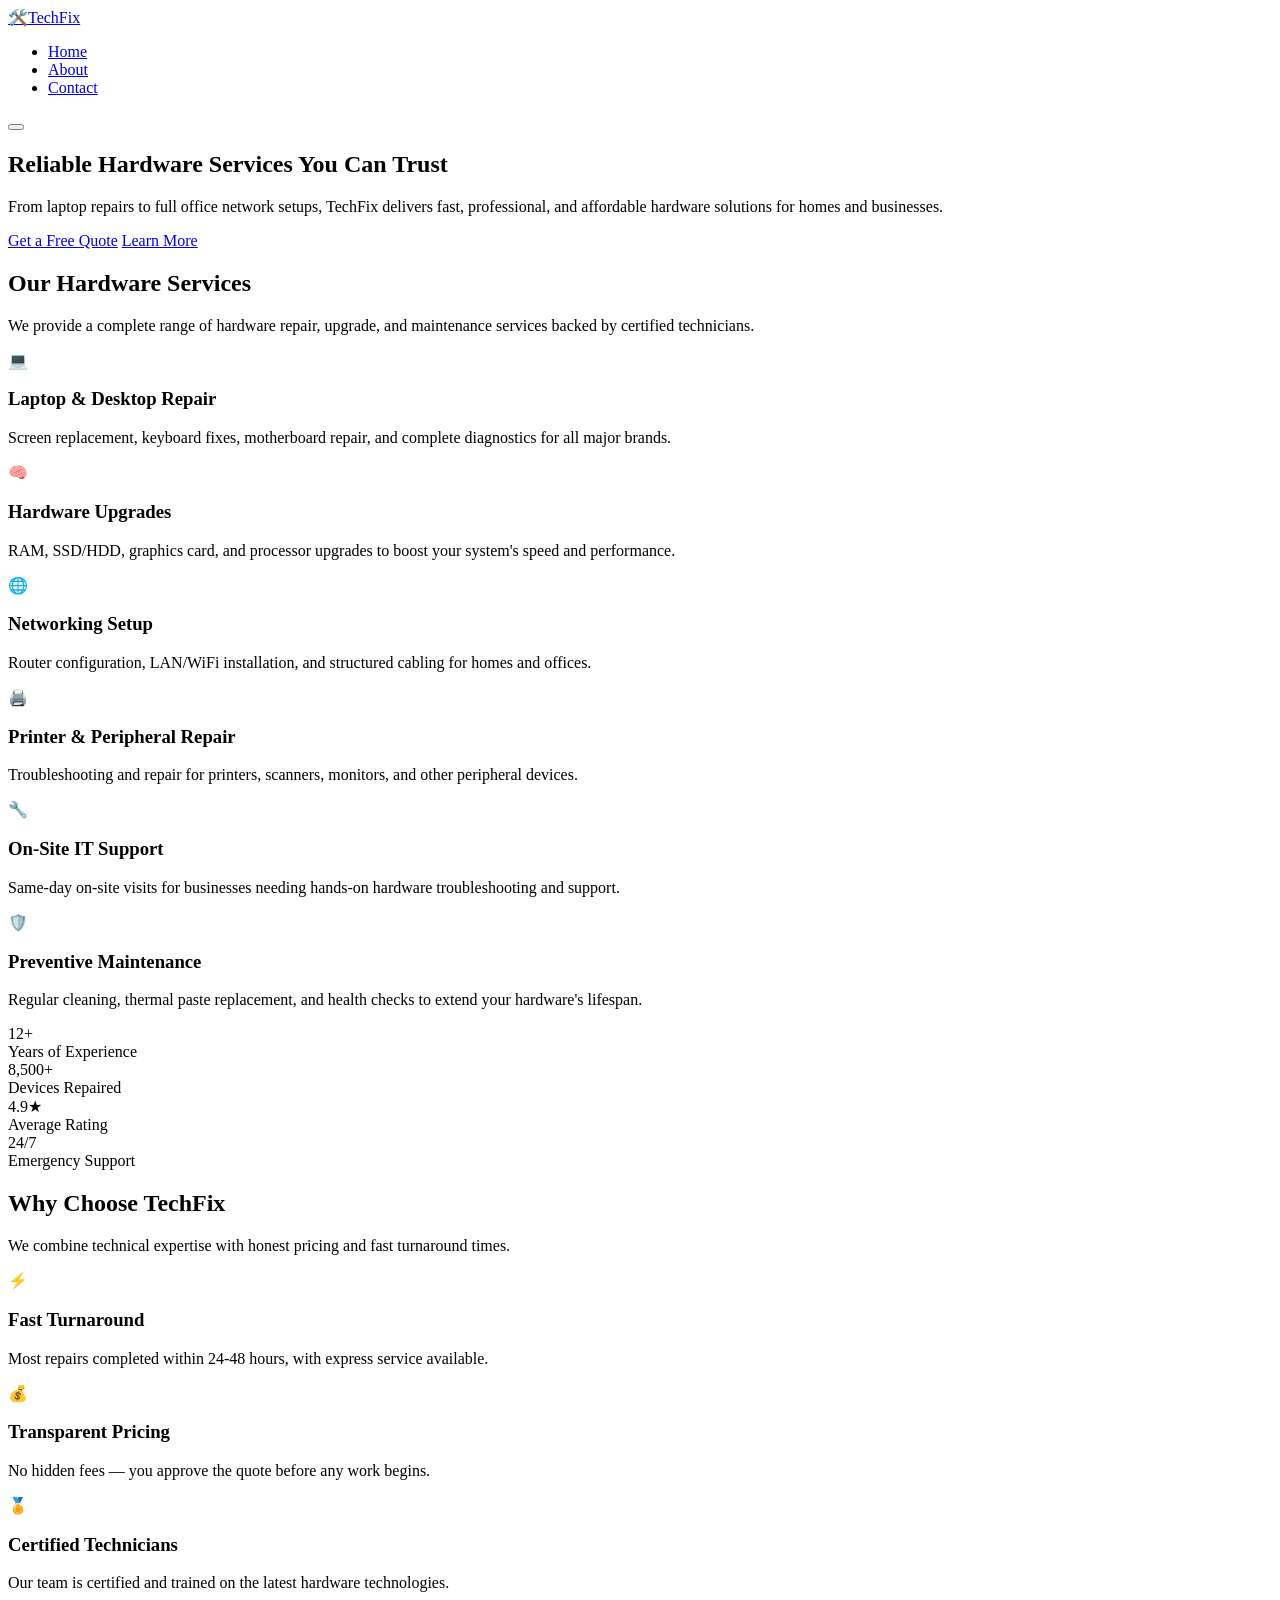
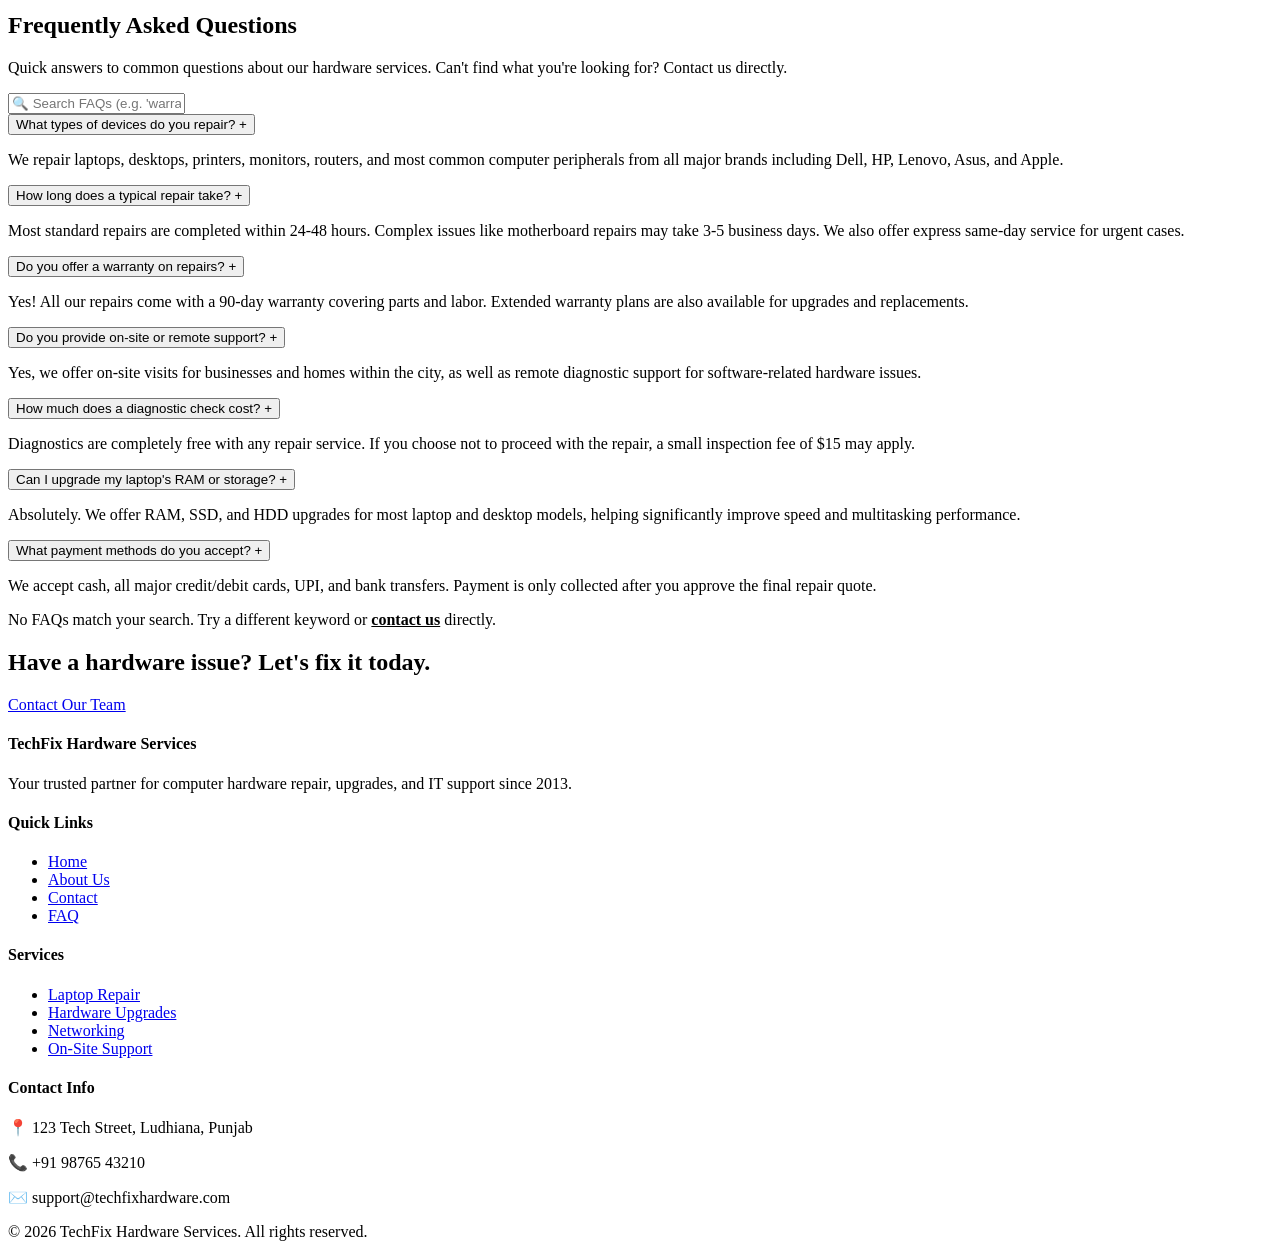
==== index.html @ 480635e1 "Add files via upload" ====
<!DOCTYPE html>
<html lang="en">
<head>
  <meta charset="UTF-8">
  <meta name="viewport" content="width=device-width, initial-scale=1.0">
  <title>TechFix Hardware Services | Expert Computer & Hardware Repair</title>
  <meta name="description" content="TechFix Hardware Services offers professional computer repair, hardware upgrades, networking and on-site IT support.">
  <link rel="stylesheet" href="css/style.css">
</head>
<body>

  <!-- ===== HEADER / NAVIGATION ===== -->
  <header>
    <div class="container navbar">
      <a href="index.html" class="logo"><span class="logo-icon">🛠️</span>Tech<span>Fix</span></a>
      <nav>
        <ul class="nav-links" id="navLinks">
          <li><a href="index.html">Home</a></li>
          <li><a href="about.html">About</a></li>
          <li><a href="contact.html">Contact</a></li>
        </ul>
      </nav>
      <button class="menu-toggle" id="menuToggle" aria-label="Toggle menu">
        <span></span><span></span><span></span>
      </button>
    </div>
  </header>

  <!-- ===== HERO ===== -->
  <section class="hero">
    <div class="container">
      <h1>Reliable Hardware Services You Can Trust</h1>
      <p>From laptop repairs to full office network setups, TechFix delivers fast, professional, and affordable hardware solutions for homes and businesses.</p>
      <a href="contact.html" class="btn">Get a Free Quote</a>
      <a href="about.html" class="btn btn-outline">Learn More</a>
    </div>
  </section>

  <!-- ===== SERVICES ===== -->
  <section>
    <div class="container">
      <div class="section-title">
        <h2>Our Hardware Services</h2>
        <p>We provide a complete range of hardware repair, upgrade, and maintenance services backed by certified technicians.</p>
      </div>
      <div class="grid-3">
        <div class="card">
          <div class="icon">💻</div>
          <h3>Laptop & Desktop Repair</h3>
          <p>Screen replacement, keyboard fixes, motherboard repair, and complete diagnostics for all major brands.</p>
        </div>
        <div class="card">
          <div class="icon">🧠</div>
          <h3>Hardware Upgrades</h3>
          <p>RAM, SSD/HDD, graphics card, and processor upgrades to boost your system's speed and performance.</p>
        </div>
        <div class="card">
          <div class="icon">🌐</div>
          <h3>Networking Setup</h3>
          <p>Router configuration, LAN/WiFi installation, and structured cabling for homes and offices.</p>
        </div>
        <div class="card">
          <div class="icon">🖨️</div>
          <h3>Printer & Peripheral Repair</h3>
          <p>Troubleshooting and repair for printers, scanners, monitors, and other peripheral devices.</p>
        </div>
        <div class="card">
          <div class="icon">🔧</div>
          <h3>On-Site IT Support</h3>
          <p>Same-day on-site visits for businesses needing hands-on hardware troubleshooting and support.</p>
        </div>
        <div class="card">
          <div class="icon">🛡️</div>
          <h3>Preventive Maintenance</h3>
          <p>Regular cleaning, thermal paste replacement, and health checks to extend your hardware's lifespan.</p>
        </div>
      </div>
    </div>
  </section>

  <!-- ===== STATS ===== -->
  <section class="stats">
    <div class="container stats-grid">
      <div>
        <div class="num">12+</div>
        <div class="label">Years of Experience</div>
      </div>
      <div>
        <div class="num">8,500+</div>
        <div class="label">Devices Repaired</div>
      </div>
      <div>
        <div class="num">4.9★</div>
        <div class="label">Average Rating</div>
      </div>
      <div>
        <div class="num">24/7</div>
        <div class="label">Emergency Support</div>
      </div>
    </div>
  </section>

  <!-- ===== WHY CHOOSE US ===== -->
  <section class="alt-bg">
    <div class="container">
      <div class="section-title">
        <h2>Why Choose TechFix</h2>
        <p>We combine technical expertise with honest pricing and fast turnaround times.</p>
      </div>
      <div class="grid-3">
        <div class="card">
          <div class="icon">⚡</div>
          <h3>Fast Turnaround</h3>
          <p>Most repairs completed within 24-48 hours, with express service available.</p>
        </div>
        <div class="card">
          <div class="icon">💰</div>
          <h3>Transparent Pricing</h3>
          <p>No hidden fees — you approve the quote before any work begins.</p>
        </div>
        <div class="card">
          <div class="icon">🏅</div>
          <h3>Certified Technicians</h3>
          <p>Our team is certified and trained on the latest hardware technologies.</p>
        </div>
      </div>
    </div>
  </section>

  <!-- ===== FAQ SECTION ===== -->
  <section id="faq">
    <div class="container">
      <div class="section-title">
        <h2>Frequently Asked Questions</h2>
        <p>Quick answers to common questions about our hardware services. Can't find what you're looking for? Contact us directly.</p>
      </div>

      <div class="faq-search">
        <input type="text" id="faqSearch" placeholder="🔍 Search FAQs (e.g. 'warranty', 'price', 'laptop')...">
      </div>

      <div class="faq-list">
        <div class="faq-item active">
          <button class="faq-question" type="button">
            What types of devices do you repair?
            <span class="icon-toggle">+</span>
          </button>
          <div class="faq-answer">
            <p>We repair laptops, desktops, printers, monitors, routers, and most common computer peripherals from all major brands including Dell, HP, Lenovo, Asus, and Apple.</p>
          </div>
        </div>

        <div class="faq-item">
          <button class="faq-question" type="button">
            How long does a typical repair take?
            <span class="icon-toggle">+</span>
          </button>
          <div class="faq-answer">
            <p>Most standard repairs are completed within 24-48 hours. Complex issues like motherboard repairs may take 3-5 business days. We also offer express same-day service for urgent cases.</p>
          </div>
        </div>

        <div class="faq-item">
          <button class="faq-question" type="button">
            Do you offer a warranty on repairs?
            <span class="icon-toggle">+</span>
          </button>
          <div class="faq-answer">
            <p>Yes! All our repairs come with a 90-day warranty covering parts and labor. Extended warranty plans are also available for upgrades and replacements.</p>
          </div>
        </div>

        <div class="faq-item">
          <button class="faq-question" type="button">
            Do you provide on-site or remote support?
            <span class="icon-toggle">+</span>
          </button>
          <div class="faq-answer">
            <p>Yes, we offer on-site visits for businesses and homes within the city, as well as remote diagnostic support for software-related hardware issues.</p>
          </div>
        </div>

        <div class="faq-item">
          <button class="faq-question" type="button">
            How much does a diagnostic check cost?
            <span class="icon-toggle">+</span>
          </button>
          <div class="faq-answer">
            <p>Diagnostics are completely free with any repair service. If you choose not to proceed with the repair, a small inspection fee of $15 may apply.</p>
          </div>
        </div>

        <div class="faq-item">
          <button class="faq-question" type="button">
            Can I upgrade my laptop's RAM or storage?
            <span class="icon-toggle">+</span>
          </button>
          <div class="faq-answer">
            <p>Absolutely. We offer RAM, SSD, and HDD upgrades for most laptop and desktop models, helping significantly improve speed and multitasking performance.</p>
          </div>
        </div>

        <div class="faq-item">
          <button class="faq-question" type="button">
            What payment methods do you accept?
            <span class="icon-toggle">+</span>
          </button>
          <div class="faq-answer">
            <p>We accept cash, all major credit/debit cards, UPI, and bank transfers. Payment is only collected after you approve the final repair quote.</p>
          </div>
        </div>
      </div>

      <p class="no-results" id="noResults">No FAQs match your search. Try a different keyword or <a href="contact.html" style="color: var(--accent); font-weight:600;">contact us</a> directly.</p>
    </div>
  </section>

  <!-- ===== CTA ===== -->
  <section class="cta-banner">
    <div class="container">
      <h2>Have a hardware issue? Let's fix it today.</h2>
      <a href="contact.html" class="btn">Contact Our Team</a>
    </div>
  </section>

  <!-- ===== FOOTER ===== -->
  <footer>
    <div class="container footer-grid">
      <div>
        <h4>TechFix Hardware Services</h4>
        <p>Your trusted partner for computer hardware repair, upgrades, and IT support since 2013.</p>
      </div>
      <div>
        <h4>Quick Links</h4>
        <ul>
          <li><a href="index.html">Home</a></li>
          <li><a href="about.html">About Us</a></li>
          <li><a href="contact.html">Contact</a></li>
          <li><a href="index.html#faq">FAQ</a></li>
        </ul>
      </div>
      <div>
        <h4>Services</h4>
        <ul>
          <li><a href="index.html#faq">Laptop Repair</a></li>
          <li><a href="index.html#faq">Hardware Upgrades</a></li>
          <li><a href="index.html#faq">Networking</a></li>
          <li><a href="index.html#faq">On-Site Support</a></li>
        </ul>
      </div>
      <div>
        <h4>Contact Info</h4>
        <p>📍 123 Tech Street, Ludhiana, Punjab</p>
        <p>📞 +91 98765 43210</p>
        <p>✉️ support@techfixhardware.com</p>
      </div>
    </div>
    <div class="container footer-bottom">
      &copy; 2026 TechFix Hardware Services. All rights reserved.
    </div>
  </footer>

  <script src="js/main.js"></script>
</body>
</html>
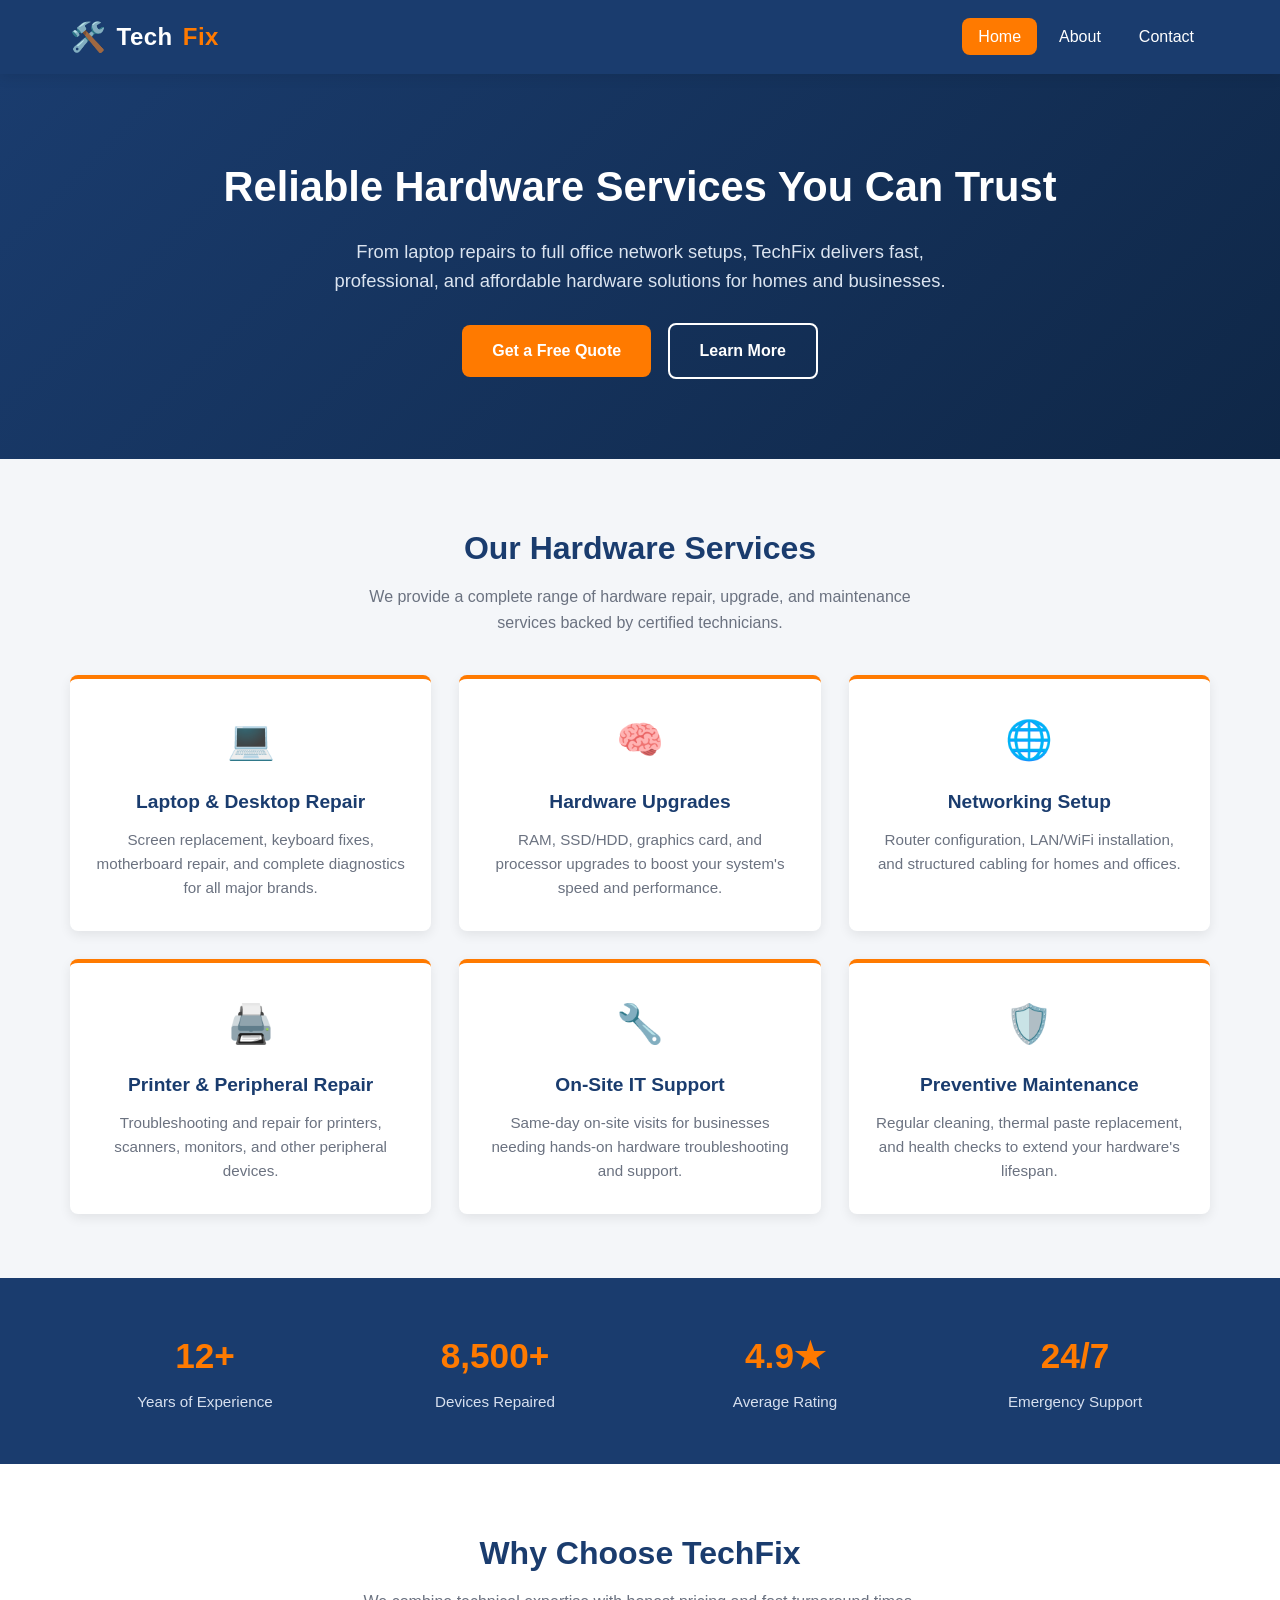
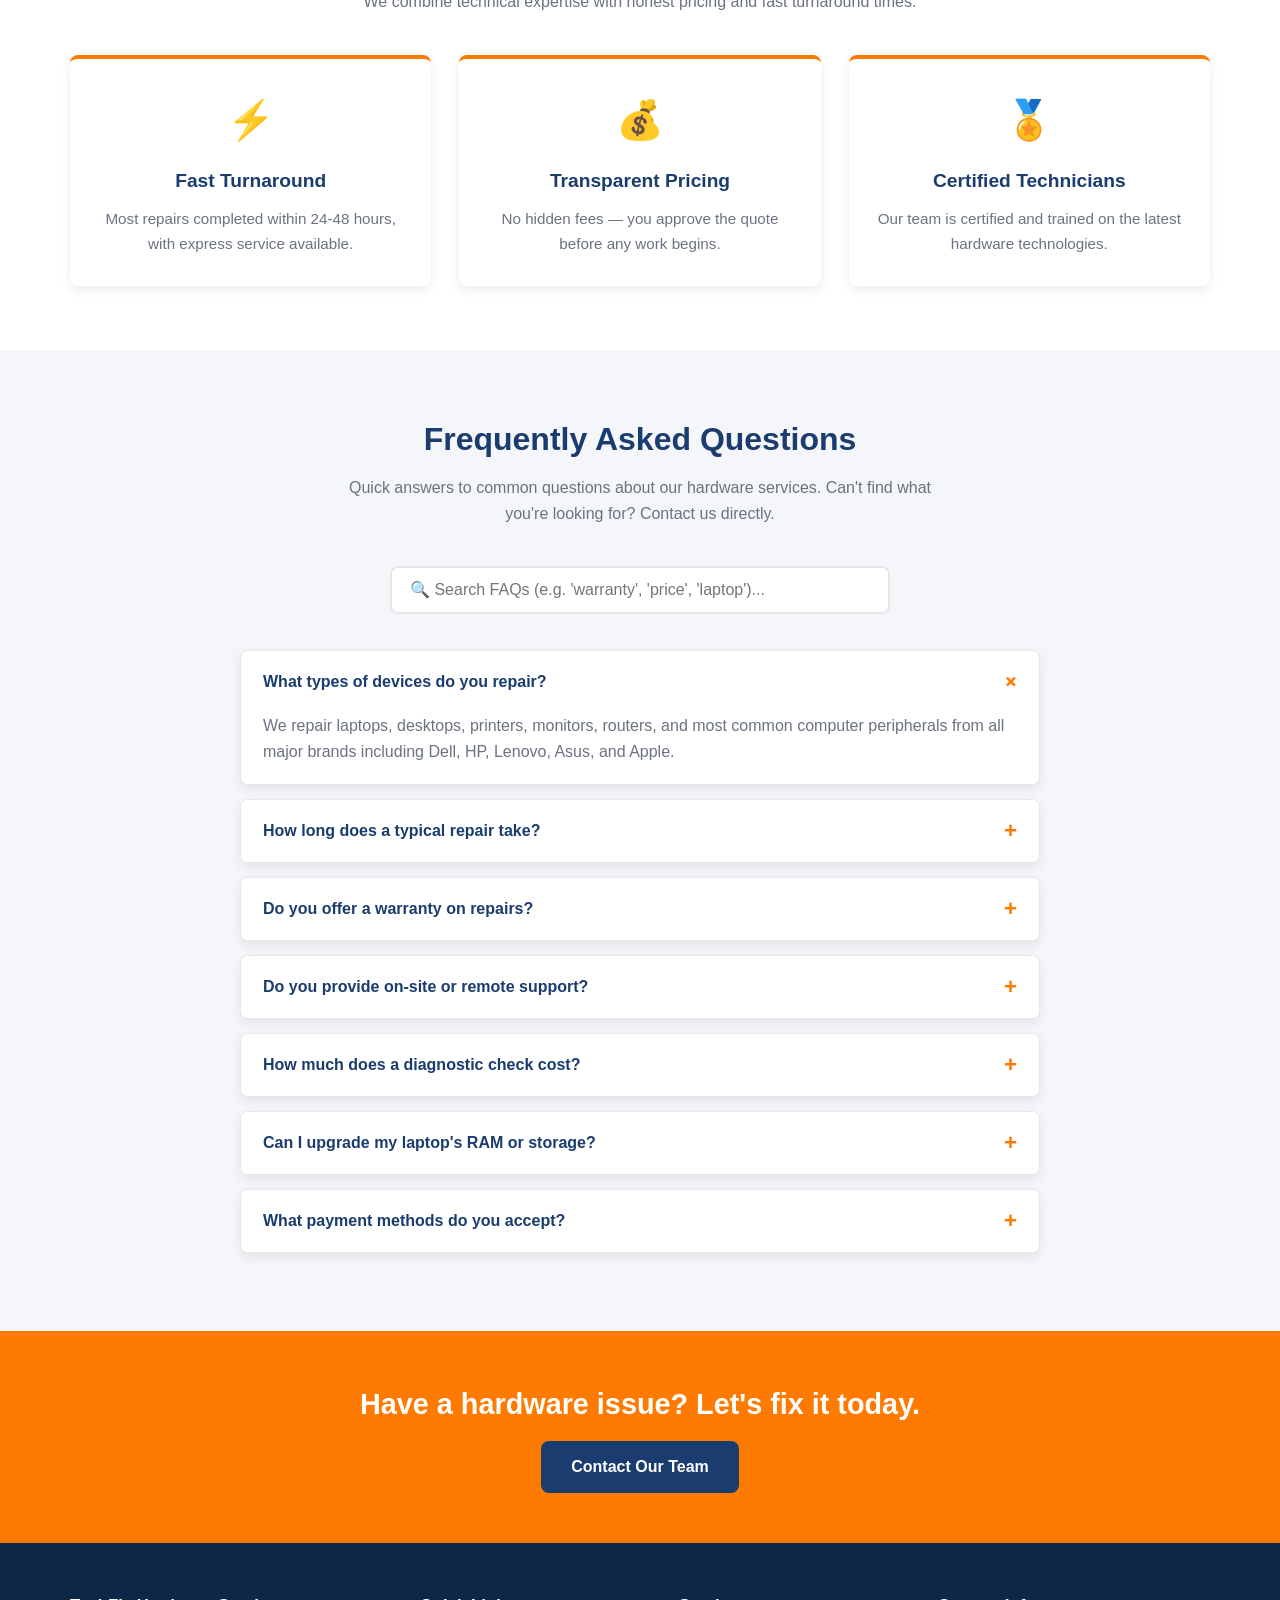
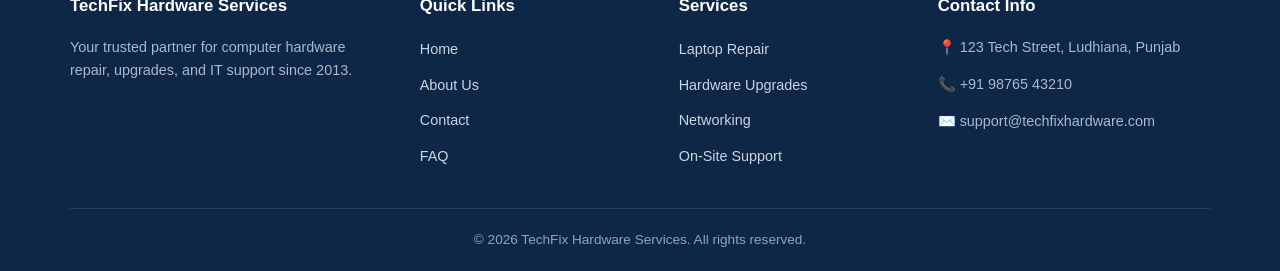
==== commit df192b3e: "Add files via upload" ====
--- a/index.html
+++ b/index.html
@@ -5,11 +5,814 @@
   <meta name="viewport" content="width=device-width, initial-scale=1.0">
   <title>TechFix Hardware Services | Expert Computer & Hardware Repair</title>
   <meta name="description" content="TechFix Hardware Services offers professional computer repair, hardware upgrades, networking and on-site IT support.">
-  <link rel="stylesheet" href="css/style.css">
+  <style>
+    /* ============================================
+       HARDWARE SERVICES - MAIN STYLESHEET
+    ============================================ */
+
+    :root {
+      --primary: #1a3c6e;
+      --primary-dark: #0f2747;
+      --accent: #ff7a00;
+      --accent-dark: #e06a00;
+      --light-bg: #f4f6f9;
+      --gray: #6b7280;
+      --light-gray: #e5e7eb;
+      --white: #ffffff;
+      --success: #1d8a4a;
+      --error: #d23b3b;
+      --shadow: 0 4px 12px rgba(0, 0, 0, 0.08);
+      --radius: 8px;
+      --transition: 0.25s ease;
+    }
+
+    * {
+      margin: 0;
+      padding: 0;
+      box-sizing: border-box;
+    }
+
+    html {
+      scroll-behavior: smooth;
+    }
+
+    body {
+      font-family: 'Segoe UI', Tahoma, Geneva, Verdana, sans-serif;
+      color: #222;
+      background: var(--light-bg);
+      line-height: 1.6;
+    }
+
+    a {
+      text-decoration: none;
+      color: inherit;
+    }
+
+    ul {
+      list-style: none;
+    }
+
+    img {
+      max-width: 100%;
+      display: block;
+    }
+
+    .container {
+      width: 90%;
+      max-width: 1140px;
+      margin: 0 auto;
+    }
+
+    /* ============ HEADER / NAV ============ */
+    header {
+      background: var(--primary);
+      position: sticky;
+      top: 0;
+      z-index: 1000;
+      box-shadow: var(--shadow);
+    }
+
+    .navbar {
+      display: flex;
+      align-items: center;
+      justify-content: space-between;
+      padding: 14px 0;
+    }
+
+    .logo {
+      display: flex;
+      align-items: center;
+      gap: 10px;
+      color: var(--white);
+      font-size: 1.5rem;
+      font-weight: 700;
+      letter-spacing: 0.5px;
+    }
+
+    .logo span {
+      color: var(--accent);
+    }
+
+    .logo-icon {
+      font-size: 1.8rem;
+    }
+
+    .nav-links {
+      display: flex;
+      gap: 6px;
+    }
+
+    .nav-links a {
+      color: var(--white);
+      padding: 10px 16px;
+      border-radius: var(--radius);
+      font-weight: 500;
+      transition: background var(--transition), color var(--transition);
+    }
+
+    .nav-links a:hover,
+    .nav-links a.active {
+      background: var(--accent);
+      color: var(--white);
+    }
+
+    .menu-toggle {
+      display: none;
+      flex-direction: column;
+      gap: 5px;
+      cursor: pointer;
+      background: none;
+      border: none;
+    }
+
+    .menu-toggle span {
+      width: 26px;
+      height: 3px;
+      background: var(--white);
+      border-radius: 2px;
+      transition: var(--transition);
+    }
+
+    /* ============ HERO ============ */
+    .hero {
+      background: linear-gradient(135deg, var(--primary) 0%, var(--primary-dark) 100%);
+      color: var(--white);
+      padding: 80px 0;
+      text-align: center;
+    }
+
+    .hero h1 {
+      font-size: 2.6rem;
+      margin-bottom: 16px;
+    }
+
+    .hero p {
+      font-size: 1.15rem;
+      max-width: 650px;
+      margin: 0 auto 28px auto;
+      color: #dbe4f0;
+    }
+
+    .btn {
+      display: inline-block;
+      background: var(--accent);
+      color: var(--white);
+      padding: 13px 30px;
+      border-radius: var(--radius);
+      font-weight: 600;
+      font-size: 1rem;
+      border: none;
+      cursor: pointer;
+      transition: background var(--transition), transform var(--transition);
+    }
+
+    .btn:hover {
+      background: var(--accent-dark);
+      transform: translateY(-2px);
+    }
+
+    .btn-outline {
+      background: transparent;
+      border: 2px solid var(--white);
+      margin-left: 12px;
+    }
+
+    .btn-outline:hover {
+      background: var(--white);
+      color: var(--primary);
+    }
+
+    /* page header for non-home pages */
+    .page-header {
+      background: linear-gradient(135deg, var(--primary) 0%, var(--primary-dark) 100%);
+      color: var(--white);
+      padding: 55px 0;
+      text-align: center;
+    }
+
+    .page-header h1 {
+      font-size: 2.2rem;
+      margin-bottom: 8px;
+    }
+
+    .breadcrumb {
+      color: #cdd8e8;
+      font-size: 0.95rem;
+    }
+
+    .breadcrumb a {
+      color: var(--accent);
+    }
+
+    /* ============ SECTIONS ============ */
+    section {
+      padding: 64px 0;
+    }
+
+    .section-title {
+      text-align: center;
+      margin-bottom: 40px;
+    }
+
+    .section-title h2 {
+      font-size: 2rem;
+      color: var(--primary);
+      margin-bottom: 10px;
+    }
+
+    .section-title p {
+      color: var(--gray);
+      max-width: 600px;
+      margin: 0 auto;
+    }
+
+    .alt-bg {
+      background: var(--white);
+    }
+
+    /* ============ SERVICE CARDS ============ */
+    .grid-3 {
+      display: grid;
+      grid-template-columns: repeat(3, 1fr);
+      gap: 28px;
+    }
+
+    .card {
+      background: var(--white);
+      border-radius: var(--radius);
+      padding: 30px 26px;
+      box-shadow: var(--shadow);
+      text-align: center;
+      transition: transform var(--transition), box-shadow var(--transition);
+      border-top: 4px solid var(--accent);
+    }
+
+    .card:hover {
+      transform: translateY(-6px);
+      box-shadow: 0 10px 22px rgba(0, 0, 0, 0.12);
+    }
+
+    .card .icon {
+      font-size: 2.4rem;
+      margin-bottom: 16px;
+    }
+
+    .card h3 {
+      color: var(--primary);
+      margin-bottom: 10px;
+      font-size: 1.2rem;
+    }
+
+    .card p {
+      color: var(--gray);
+      font-size: 0.95rem;
+    }
+
+    /* ============ WHY CHOOSE US / STATS ============ */
+    .stats {
+      background: var(--primary);
+      color: var(--white);
+      padding: 50px 0;
+    }
+
+    .stats-grid {
+      display: grid;
+      grid-template-columns: repeat(4, 1fr);
+      gap: 20px;
+      text-align: center;
+    }
+
+    .stats-grid .num {
+      font-size: 2.2rem;
+      font-weight: 700;
+      color: var(--accent);
+    }
+
+    .stats-grid .label {
+      color: #d7e0ef;
+      font-size: 0.95rem;
+      margin-top: 6px;
+    }
+
+    /* ============ ABOUT PAGE ============ */
+    .about-flex {
+      display: flex;
+      align-items: center;
+      gap: 50px;
+    }
+
+    .about-flex .text {
+      flex: 1;
+    }
+
+    .about-flex .image-box {
+      flex: 1;
+      background: var(--white);
+      border-radius: var(--radius);
+      box-shadow: var(--shadow);
+      padding: 40px;
+      text-align: center;
+      font-size: 5rem;
+    }
+
+    .about-flex h2 {
+      color: var(--primary);
+      margin-bottom: 16px;
+      font-size: 1.8rem;
+    }
+
+    .about-flex p {
+      margin-bottom: 14px;
+      color: #444;
+    }
+
+    .values-grid {
+      display: grid;
+      grid-template-columns: repeat(2, 1fr);
+      gap: 24px;
+      margin-top: 20px;
+    }
+
+    .value-item {
+      background: var(--light-bg);
+      padding: 22px;
+      border-radius: var(--radius);
+      border-left: 4px solid var(--accent);
+    }
+
+    .value-item h4 {
+      color: var(--primary);
+      margin-bottom: 6px;
+    }
+
+    .value-item p {
+      color: var(--gray);
+      font-size: 0.92rem;
+    }
+
+    .team-grid {
+      display: grid;
+      grid-template-columns: repeat(3, 1fr);
+      gap: 28px;
+    }
+
+    .team-member {
+      background: var(--white);
+      border-radius: var(--radius);
+      box-shadow: var(--shadow);
+      overflow: hidden;
+      text-align: center;
+    }
+
+    .team-member .avatar {
+      background: var(--light-bg);
+      font-size: 4rem;
+      padding: 30px 0;
+    }
+
+    .team-member .info {
+      padding: 18px;
+    }
+
+    .team-member h4 {
+      color: var(--primary);
+    }
+
+    .team-member span {
+      color: var(--accent);
+      font-size: 0.9rem;
+      font-weight: 600;
+    }
+
+    /* ============ FAQ SECTION ============ */
+    .faq-list {
+      max-width: 800px;
+      margin: 0 auto;
+    }
+
+    .faq-item {
+      background: var(--white);
+      border-radius: var(--radius);
+      margin-bottom: 14px;
+      box-shadow: var(--shadow);
+      overflow: hidden;
+      border: 1px solid var(--light-gray);
+    }
+
+    .faq-question {
+      display: flex;
+      justify-content: space-between;
+      align-items: center;
+      padding: 18px 22px;
+      cursor: pointer;
+      font-weight: 600;
+      color: var(--primary);
+      background: var(--white);
+      border: none;
+      width: 100%;
+      text-align: left;
+      font-size: 1rem;
+      transition: background var(--transition);
+    }
+
+    .faq-question:hover {
+      background: #f9fafc;
+    }
+
+    .faq-question .icon-toggle {
+      font-size: 1.4rem;
+      color: var(--accent);
+      transition: transform var(--transition);
+      flex-shrink: 0;
+      margin-left: 14px;
+    }
+
+    .faq-item.active .faq-question .icon-toggle {
+      transform: rotate(45deg);
+    }
+
+    .faq-answer {
+      max-height: 0;
+      overflow: hidden;
+      transition: max-height 0.3s ease, padding var(--transition);
+      padding: 0 22px;
+      color: var(--gray);
+    }
+
+    .faq-item.active .faq-answer {
+      max-height: 300px;
+      padding: 0 22px 20px 22px;
+    }
+
+    .faq-search {
+      max-width: 500px;
+      margin: 0 auto 36px auto;
+    }
+
+    .faq-search input {
+      width: 100%;
+      padding: 13px 18px;
+      border: 2px solid var(--light-gray);
+      border-radius: var(--radius);
+      font-size: 1rem;
+      transition: border var(--transition);
+    }
+
+    .faq-search input:focus {
+      outline: none;
+      border-color: var(--accent);
+    }
+
+    .no-results {
+      text-align: center;
+      color: var(--gray);
+      padding: 20px;
+      display: none;
+    }
+
+    /* ============ CONTACT PAGE ============ */
+    .contact-wrapper {
+      display: grid;
+      grid-template-columns: 1fr 1.3fr;
+      gap: 40px;
+    }
+
+    .contact-info {
+      background: var(--primary);
+      color: var(--white);
+      border-radius: var(--radius);
+      padding: 36px 30px;
+      height: fit-content;
+    }
+
+    .contact-info h3 {
+      margin-bottom: 20px;
+      font-size: 1.3rem;
+    }
+
+    .contact-info .info-item {
+      display: flex;
+      gap: 14px;
+      margin-bottom: 22px;
+      align-items: flex-start;
+    }
+
+    .contact-info .info-item .ic {
+      font-size: 1.3rem;
+      background: var(--accent);
+      min-width: 42px;
+      height: 42px;
+      border-radius: 50%;
+      display: flex;
+      align-items: center;
+      justify-content: center;
+      flex-shrink: 0;
+    }
+
+    .contact-info .info-item h4 {
+      margin-bottom: 4px;
+      font-size: 0.95rem;
+    }
+
+    .contact-info .info-item p,
+    .contact-info .info-item a {
+      color: #d7e0ef;
+      font-size: 0.9rem;
+    }
+
+    .contact-info .social-row {
+      display: flex;
+      gap: 10px;
+      margin-top: 24px;
+    }
+
+    .contact-info .social-row a {
+      background: rgba(255,255,255,0.12);
+      width: 38px;
+      height: 38px;
+      border-radius: 50%;
+      display: flex;
+      align-items: center;
+      justify-content: center;
+      transition: background var(--transition);
+    }
+
+    .contact-info .social-row a:hover {
+      background: var(--accent);
+    }
+
+    .contact-form-box {
+      background: var(--white);
+      border-radius: var(--radius);
+      box-shadow: var(--shadow);
+      padding: 36px 32px;
+    }
+
+    .contact-form-box h3 {
+      color: var(--primary);
+      margin-bottom: 6px;
+    }
+
+    .contact-form-box > p {
+      color: var(--gray);
+      margin-bottom: 24px;
+      font-size: 0.95rem;
+    }
+
+    .form-row {
+      display: grid;
+      grid-template-columns: 1fr 1fr;
+      gap: 18px;
+    }
+
+    .form-group {
+      margin-bottom: 18px;
+      position: relative;
+    }
+
+    .form-group label {
+      display: block;
+      margin-bottom: 6px;
+      font-weight: 600;
+      font-size: 0.9rem;
+      color: #333;
+    }
+
+    .form-group label .req {
+      color: var(--error);
+    }
+
+    .form-group input,
+    .form-group select,
+    .form-group textarea {
+      width: 100%;
+      padding: 12px 14px;
+      border: 2px solid var(--light-gray);
+      border-radius: var(--radius);
+      font-size: 0.95rem;
+      font-family: inherit;
+      transition: border var(--transition);
+    }
+
+    .form-group input:focus,
+    .form-group select:focus,
+    .form-group textarea:focus {
+      outline: none;
+      border-color: var(--primary);
+    }
+
+    .form-group textarea {
+      resize: vertical;
+      min-height: 120px;
+    }
+
+    .form-group.error input,
+    .form-group.error select,
+    .form-group.error textarea {
+      border-color: var(--error);
+      background: #fff5f5;
+    }
+
+    .form-group.success input,
+    .form-group.success select,
+    .form-group.success textarea {
+      border-color: var(--success);
+    }
+
+    .error-message {
+      color: var(--error);
+      font-size: 0.82rem;
+      margin-top: 5px;
+      display: none;
+      align-items: center;
+      gap: 5px;
+    }
+
+    .form-group.error .error-message {
+      display: flex;
+    }
+
+    .char-count {
+      font-size: 0.78rem;
+      color: var(--gray);
+      text-align: right;
+      margin-top: 4px;
+    }
+
+    #formStatus {
+      display: none;
+      padding: 14px 18px;
+      border-radius: var(--radius);
+      margin-bottom: 20px;
+      font-weight: 500;
+      align-items: center;
+      gap: 10px;
+    }
+
+    #formStatus.show {
+      display: flex;
+    }
+
+    #formStatus.success-box {
+      background: #e6f7ed;
+      color: var(--success);
+      border: 1px solid #b8e6c9;
+    }
+
+    #formStatus.error-box {
+      background: #fdeaea;
+      color: var(--error);
+      border: 1px solid #f3c2c2;
+    }
+
+    .map-box {
+      margin-top: 40px;
+      border-radius: var(--radius);
+      overflow: hidden;
+      box-shadow: var(--shadow);
+    }
+
+    .map-box iframe {
+      width: 100%;
+      height: 320px;
+      border: 0;
+      display: block;
+    }
+
+    /* ============ CTA BANNER ============ */
+    .cta-banner {
+      background: var(--accent);
+      color: var(--white);
+      text-align: center;
+      padding: 50px 0;
+    }
+
+    .cta-banner h2 {
+      font-size: 1.8rem;
+      margin-bottom: 14px;
+    }
+
+    .cta-banner .btn {
+      background: var(--primary);
+    }
+
+    .cta-banner .btn:hover {
+      background: var(--primary-dark);
+    }
+
+    /* ============ FOOTER ============ */
+    footer {
+      background: var(--primary-dark);
+      color: #c9d4e3;
+      padding: 50px 0 20px 0;
+    }
+
+    .footer-grid {
+      display: grid;
+      grid-template-columns: 1.4fr 1fr 1fr 1.2fr;
+      gap: 32px;
+      margin-bottom: 30px;
+    }
+
+    .footer-grid h4 {
+      color: var(--white);
+      margin-bottom: 16px;
+      font-size: 1.05rem;
+    }
+
+    .footer-grid p {
+      font-size: 0.9rem;
+      margin-bottom: 14px;
+      color: #aab8cc;
+    }
+
+    .footer-grid ul li {
+      margin-bottom: 10px;
+    }
+
+    .footer-grid ul li a {
+      font-size: 0.9rem;
+      color: #c9d4e3;
+      transition: color var(--transition);
+    }
+
+    .footer-grid ul li a:hover {
+      color: var(--accent);
+    }
+
+    .footer-bottom {
+      text-align: center;
+      padding-top: 20px;
+      border-top: 1px solid rgba(255,255,255,0.1);
+      font-size: 0.85rem;
+      color: #93a2ba;
+    }
+
+    /* ============ RESPONSIVE ============ */
+    @media (max-width: 900px) {
+      .grid-3,
+      .values-grid,
+      .team-grid,
+      .stats-grid,
+      .footer-grid {
+        grid-template-columns: repeat(2, 1fr);
+      }
+
+      .contact-wrapper {
+        grid-template-columns: 1fr;
+      }
+
+      .about-flex {
+        flex-direction: column;
+      }
+    }
+
+    @media (max-width: 700px) {
+      .menu-toggle {
+        display: flex;
+      }
+
+      .nav-links {
+        position: absolute;
+        top: 64px;
+        left: 0;
+        right: 0;
+        background: var(--primary);
+        flex-direction: column;
+        padding: 10px 20px 20px 20px;
+        display: none;
+        gap: 4px;
+      }
+
+      .nav-links.show {
+        display: flex;
+      }
+
+      .hero h1 {
+        font-size: 1.9rem;
+      }
+
+      .grid-3,
+      .values-grid,
+      .team-grid,
+      .stats-grid,
+      .footer-grid {
+        grid-template-columns: 1fr;
+      }
+
+      .form-row {
+        grid-template-columns: 1fr;
+      }
+
+      .btn-outline {
+        margin-left: 0;
+        margin-top: 12px;
+      }
+    }
+  </style>
 </head>
 <body>
 
-  <!-- ===== HEADER / NAVIGATION ===== -->
   <header>
     <div class="container navbar">
       <a href="index.html" class="logo"><span class="logo-icon">🛠️</span>Tech<span>Fix</span></a>
@@ -26,7 +829,6 @@
     </div>
   </header>
 
-  <!-- ===== HERO ===== -->
   <section class="hero">
     <div class="container">
       <h1>Reliable Hardware Services You Can Trust</h1>
@@ -36,7 +838,6 @@
     </div>
   </section>
 
-  <!-- ===== SERVICES ===== -->
   <section>
     <div class="container">
       <div class="section-title">
@@ -78,7 +879,6 @@
     </div>
   </section>
 
-  <!-- ===== STATS ===== -->
   <section class="stats">
     <div class="container stats-grid">
       <div>
@@ -100,7 +900,6 @@
     </div>
   </section>
 
-  <!-- ===== WHY CHOOSE US ===== -->
   <section class="alt-bg">
     <div class="container">
       <div class="section-title">
@@ -127,7 +926,6 @@
     </div>
   </section>
 
-  <!-- ===== FAQ SECTION ===== -->
   <section id="faq">
     <div class="container">
       <div class="section-title">
@@ -215,7 +1013,6 @@
     </div>
   </section>
 
-  <!-- ===== CTA ===== -->
   <section class="cta-banner">
     <div class="container">
       <h2>Have a hardware issue? Let's fix it today.</h2>
@@ -223,7 +1020,6 @@
     </div>
   </section>
 
-  <!-- ===== FOOTER ===== -->
   <footer>
     <div class="container footer-grid">
       <div>
@@ -260,6 +1056,87 @@
     </div>
   </footer>
 
-  <script src="js/main.js"></script>
+  <script>
+    /* ============================================
+       HARDWARE SERVICES - MAIN SCRIPT
+       Handles: mobile nav, FAQ accordion, FAQ search
+    ============================================ */
+
+    document.addEventListener('DOMContentLoaded', function () {
+
+      /* ---------- MOBILE NAV TOGGLE ---------- */
+      const menuToggle = document.getElementById('menuToggle');
+      const navLinks = document.getElementById('navLinks');
+
+      if (menuToggle && navLinks) {
+        menuToggle.addEventListener('click', function () {
+          navLinks.classList.toggle('show');
+        });
+
+        // close menu when a link is clicked (mobile)
+        navLinks.querySelectorAll('a').forEach(function (link) {
+          link.addEventListener('click', function () {
+            navLinks.classList.remove('show');
+          });
+        });
+      }
+
+      /* ---------- FAQ ACCORDION ---------- */
+      const faqItems = document.querySelectorAll('.faq-item');
+
+      faqItems.forEach(function (item) {
+        const question = item.querySelector('.faq-question');
+        question.addEventListener('click', function () {
+          const isActive = item.classList.contains('active');
+
+          // close all
+          faqItems.forEach(function (i) {
+            i.classList.remove('active');
+          });
+
+          // open clicked one (unless it was already open -> toggle closed)
+          if (!isActive) {
+            item.classList.add('active');
+          }
+        });
+      });
+
+      /* ---------- FAQ SEARCH FILTER ---------- */
+      const faqSearch = document.getElementById('faqSearch');
+      const noResults = document.getElementById('noResults');
+
+      if (faqSearch) {
+        faqSearch.addEventListener('input', function () {
+          const term = faqSearch.value.trim().toLowerCase();
+          let visibleCount = 0;
+
+          faqItems.forEach(function (item) {
+            const text = item.textContent.toLowerCase();
+            if (text.includes(term)) {
+              item.style.display = '';
+              visibleCount++;
+            } else {
+              item.style.display = 'none';
+              item.classList.remove('active');
+            }
+          });
+
+          if (noResults) {
+            noResults.style.display = visibleCount === 0 ? 'block' : 'none';
+          }
+        });
+      }
+
+      /* ---------- ACTIVE NAV LINK HIGHLIGHT ---------- */
+      const currentPage = window.location.pathname.split('/').pop() || 'index.html';
+      document.querySelectorAll('.nav-links a').forEach(function (link) {
+        const linkPage = link.getAttribute('href');
+        if (linkPage === currentPage) {
+          link.classList.add('active');
+        }
+      });
+
+    });
+  </script>
 </body>
-</html>
+</html>
